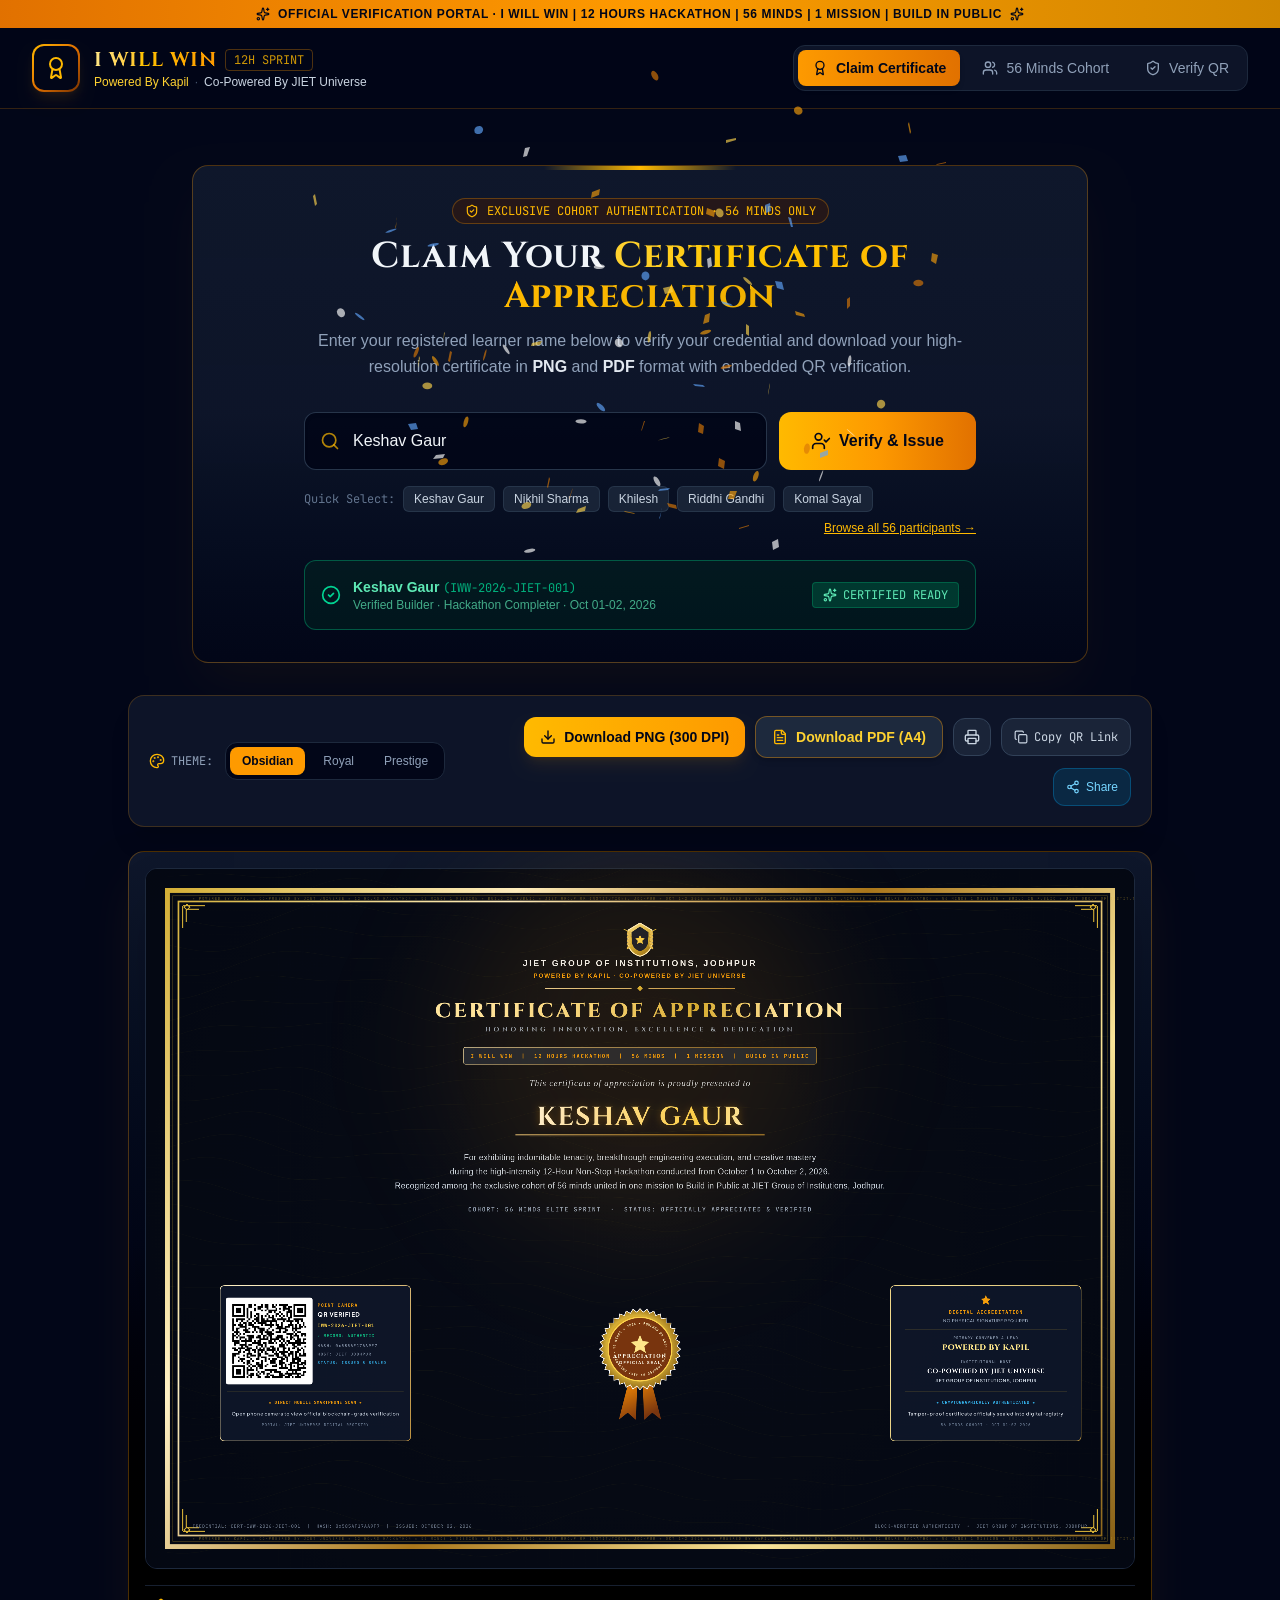
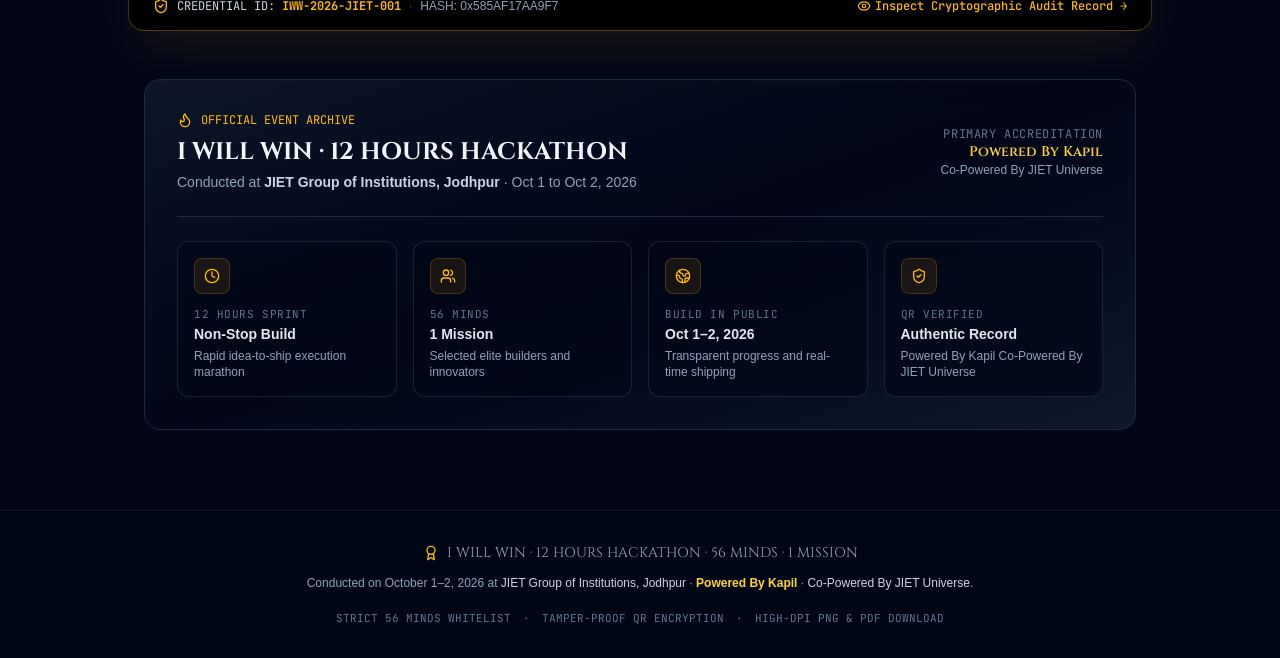
==== docs/index.html @ d3fa1bb7 "build: configure project and deployment settings - Add favicon to index.html - Configure Vite with T" ====
<!doctype html>
<html lang="en">
  <head>
    <meta charset="UTF-8" />
    <meta name="viewport" content="width=device-width, initial-scale=1.0" />
    <title>I WILL WIN - Hackathon Certificate Portal</title>
    <meta name="description" content="Official self-service elite certificate portal for the 56 Minds 1 Mission 12 Hours Hackathon at JIET Universe." />
    <meta property="og:title" content="I WILL WIN - Hackathon Certificate Portal" />
    <meta property="og:description" content="Official self-service elite certificate portal for the 56 Minds 1 Mission 12 Hours Hackathon at JIET Universe." />
    <meta property="og:type" content="website" />
    <meta name="twitter:card" content="summary_large_image" />
    <link rel="icon" type="image/svg+xml" href="data:image/svg+xml,<svg xmlns=%22http://www.w3.org/2000/svg%22 viewBox=%220 0 100 100%22><text y=%22.9em%22 font-size=%2290%22>🏆</text></svg>">
    <link rel="preconnect" href="https://fonts.googleapis.com">
    <link rel="preconnect" href="https://fonts.gstatic.com" crossorigin>
    <link href="https://fonts.googleapis.com/css2?family=Cinzel:wght@500;600;700;800;900&family=Great+Vibes&family=JetBrains+Mono:wght@400;600&family=Pinyon+Script&family=Playfair+Display:ital,wght@0,600;0,700;0,900;1,600&family=Plus+Jakarta+Sans:wght@300;400;500;600;700;800&display=swap" rel="stylesheet">
    <script type="module" crossorigin src="./assets/index-EXbNLThc.js"></script>
    <link rel="stylesheet" crossorigin href="./assets/index-LRyd5_-w.css">
  </head>
  <body class="bg-slate-950 text-slate-100 antialiased selection:bg-amber-500 selection:text-black min-h-screen">
    <div id="root"></div>
  </body>
</html>
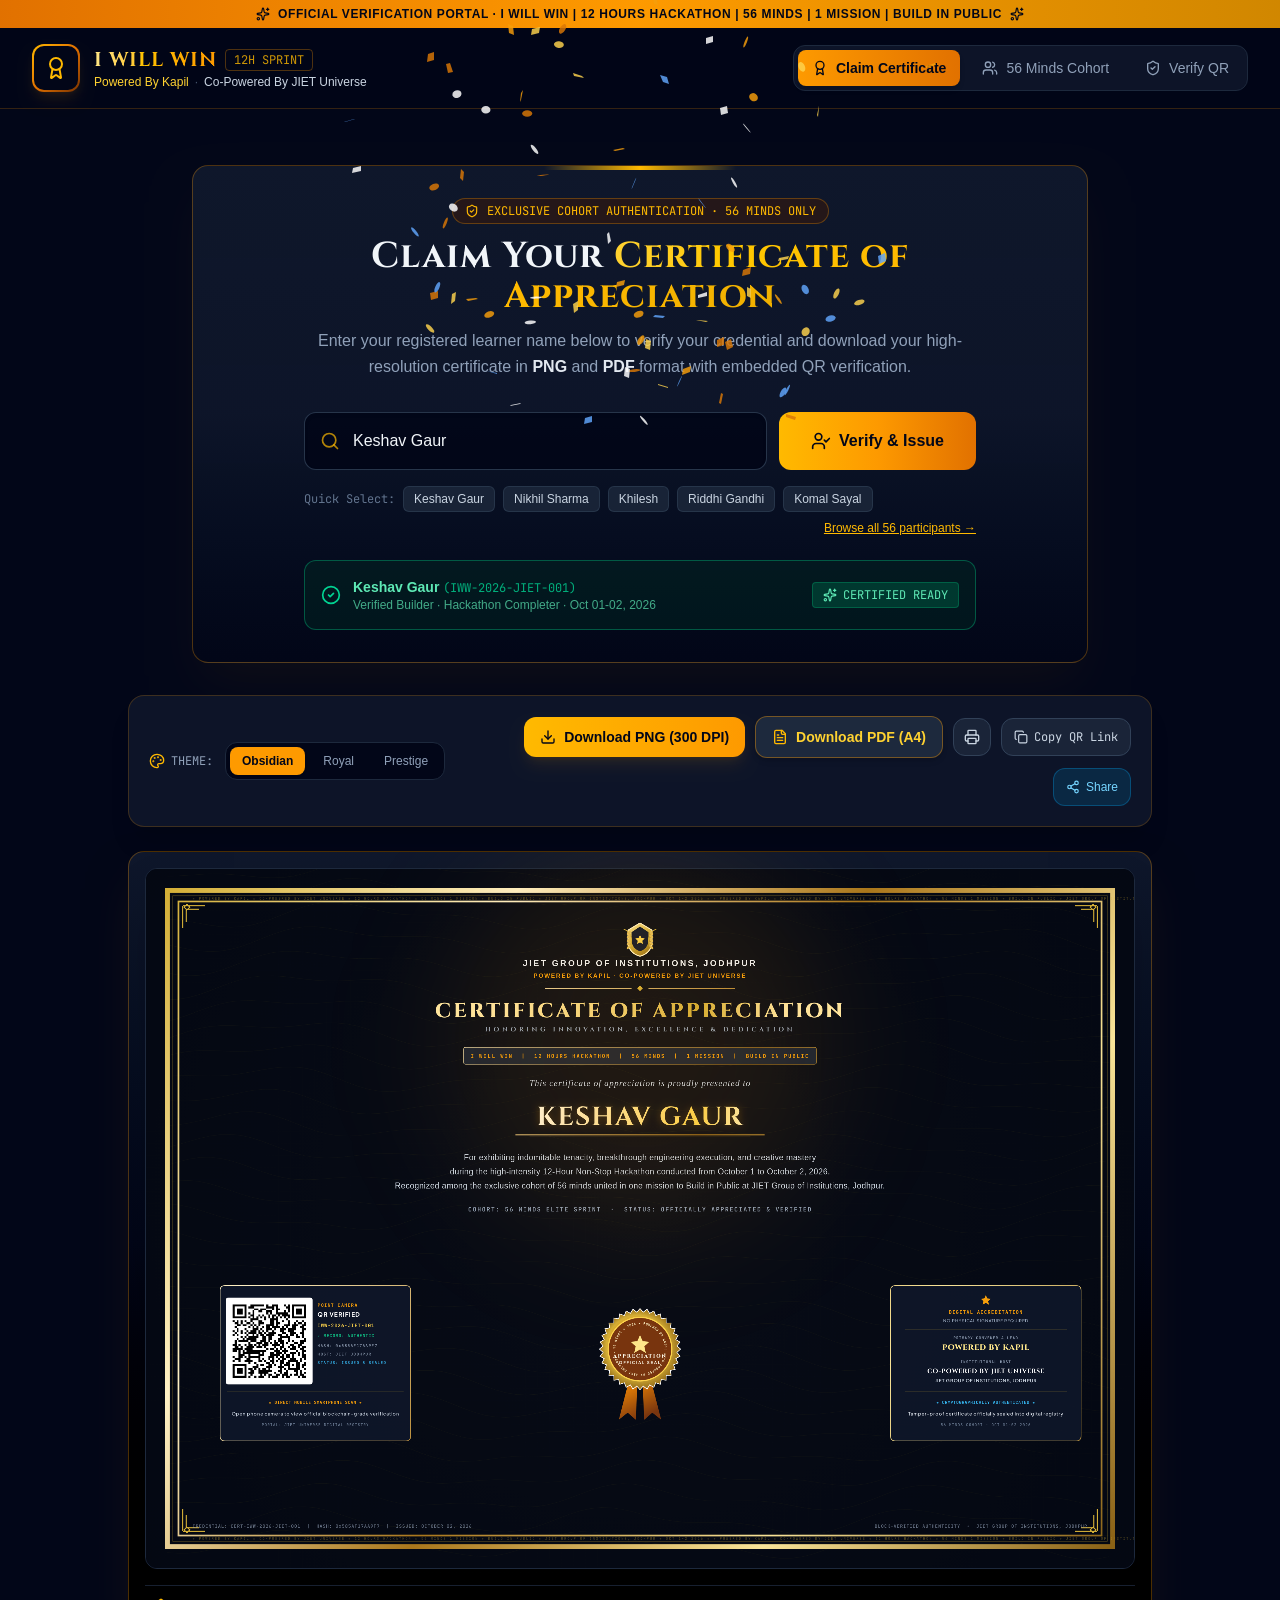
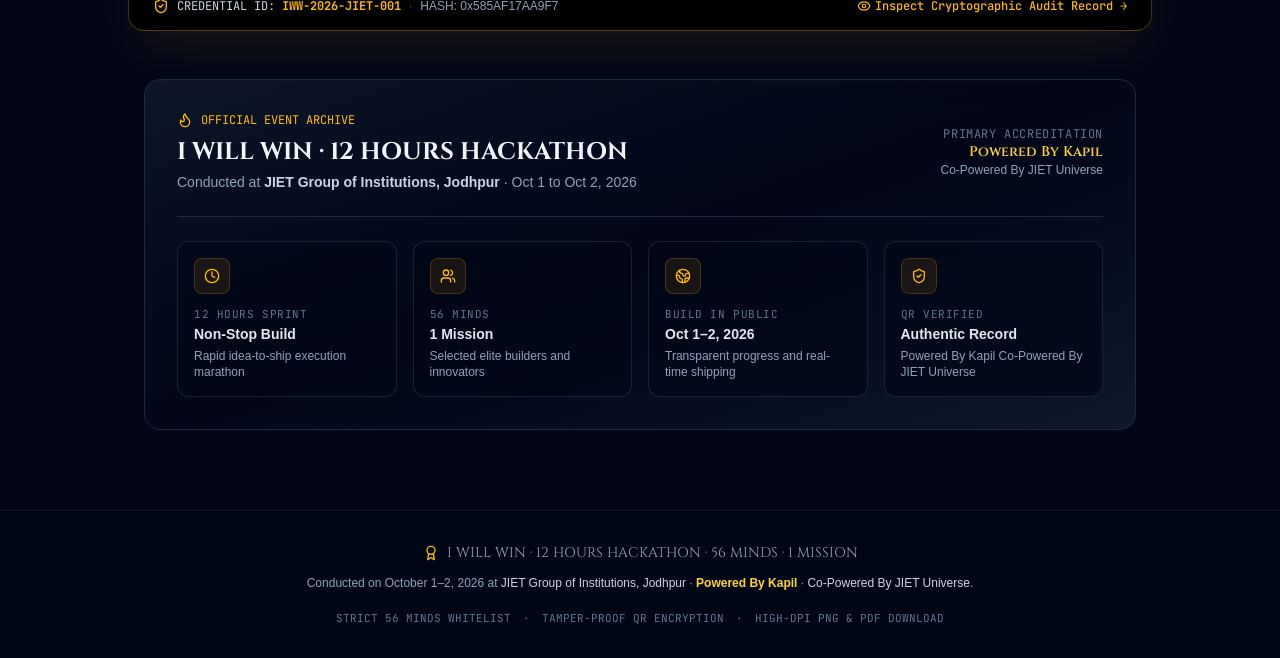
==== commit b20f029a: "feat: add support for GitHub Pages deployment Implement custom 404 redirection and enhanced URL pars" ====
--- a/docs/index.html
+++ b/docs/index.html
@@ -13,8 +13,8 @@
     <link rel="preconnect" href="https://fonts.googleapis.com">
     <link rel="preconnect" href="https://fonts.gstatic.com" crossorigin>
     <link href="https://fonts.googleapis.com/css2?family=Cinzel:wght@500;600;700;800;900&family=Great+Vibes&family=JetBrains+Mono:wght@400;600&family=Pinyon+Script&family=Playfair+Display:ital,wght@0,600;0,700;0,900;1,600&family=Plus+Jakarta+Sans:wght@300;400;500;600;700;800&display=swap" rel="stylesheet">
-    <script type="module" crossorigin src="./assets/index-EXbNLThc.js"></script>
-    <link rel="stylesheet" crossorigin href="./assets/index-LRyd5_-w.css">
+    <script type="module" crossorigin src="./assets/index-DREs5hDd.js"></script>
+    <link rel="stylesheet" crossorigin href="./assets/index-tO-VXwJX.css">
   </head>
   <body class="bg-slate-950 text-slate-100 antialiased selection:bg-amber-500 selection:text-black min-h-screen">
     <div id="root"></div>
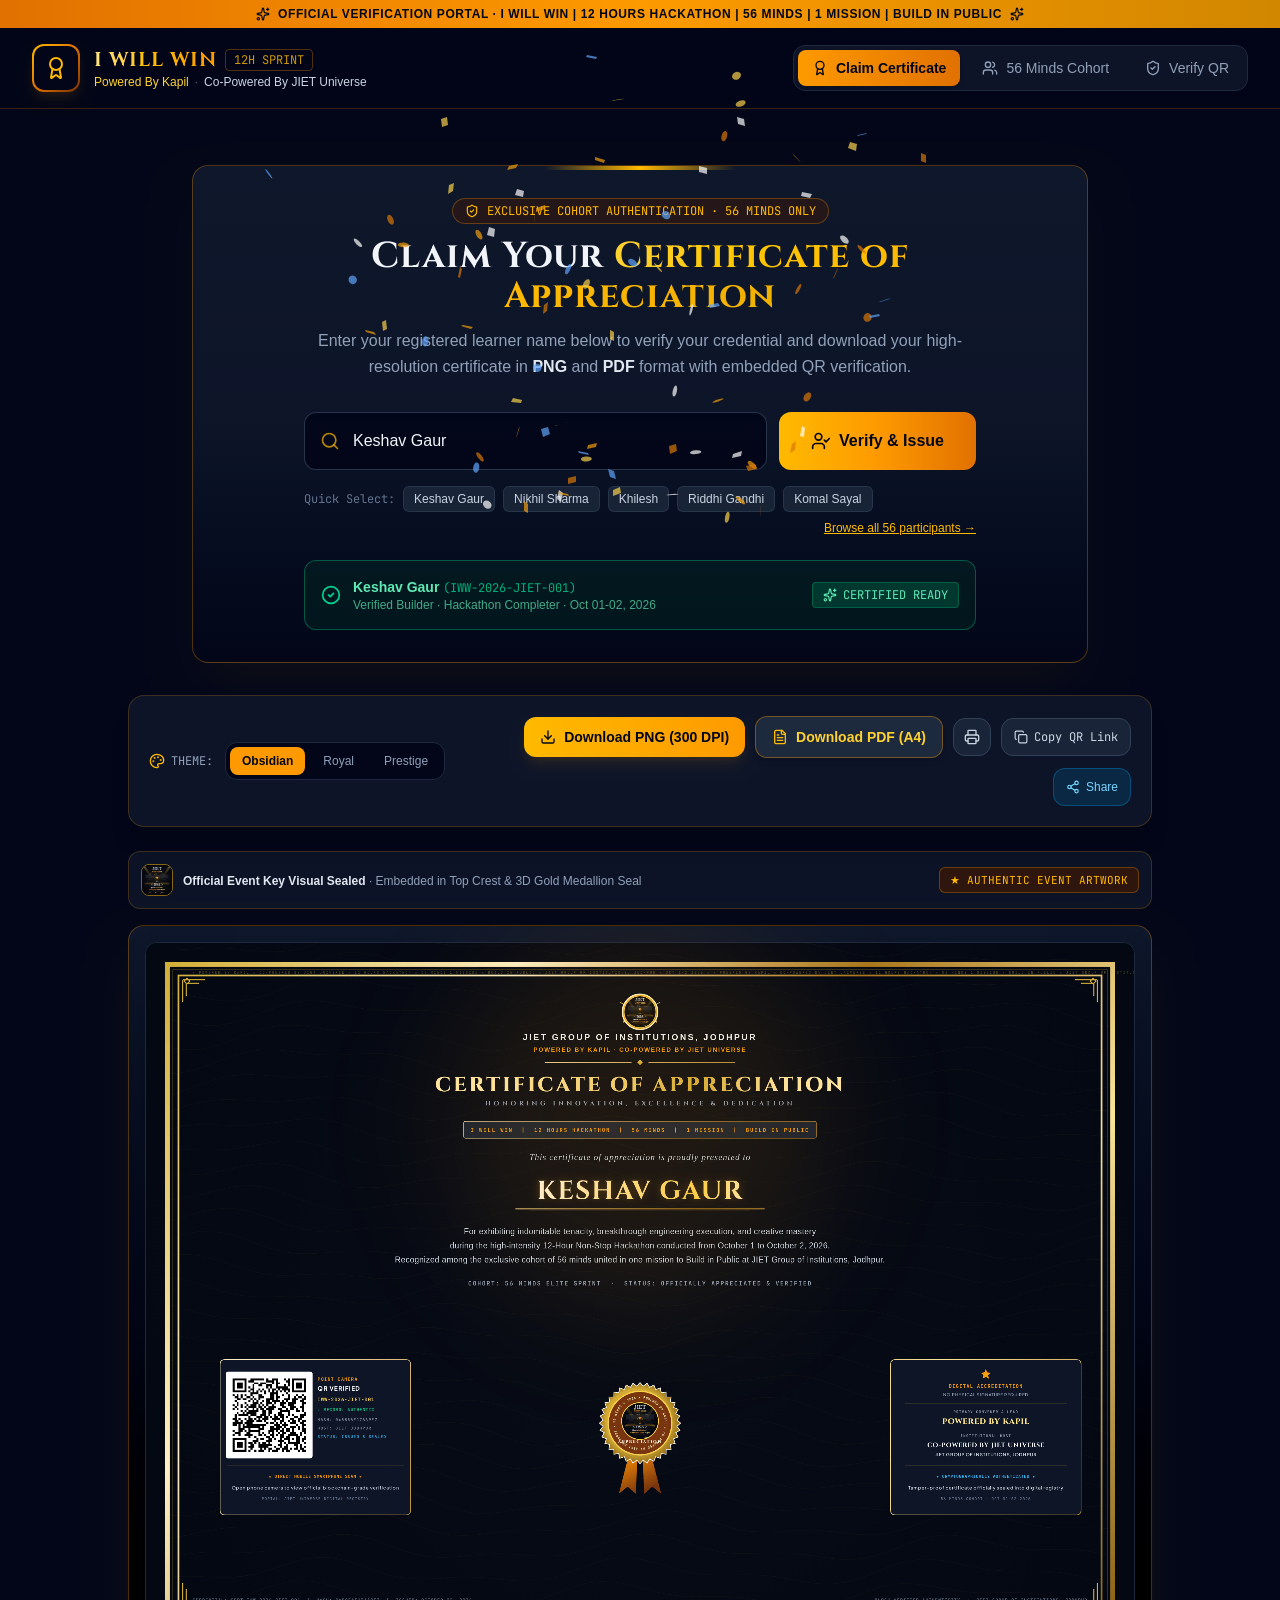
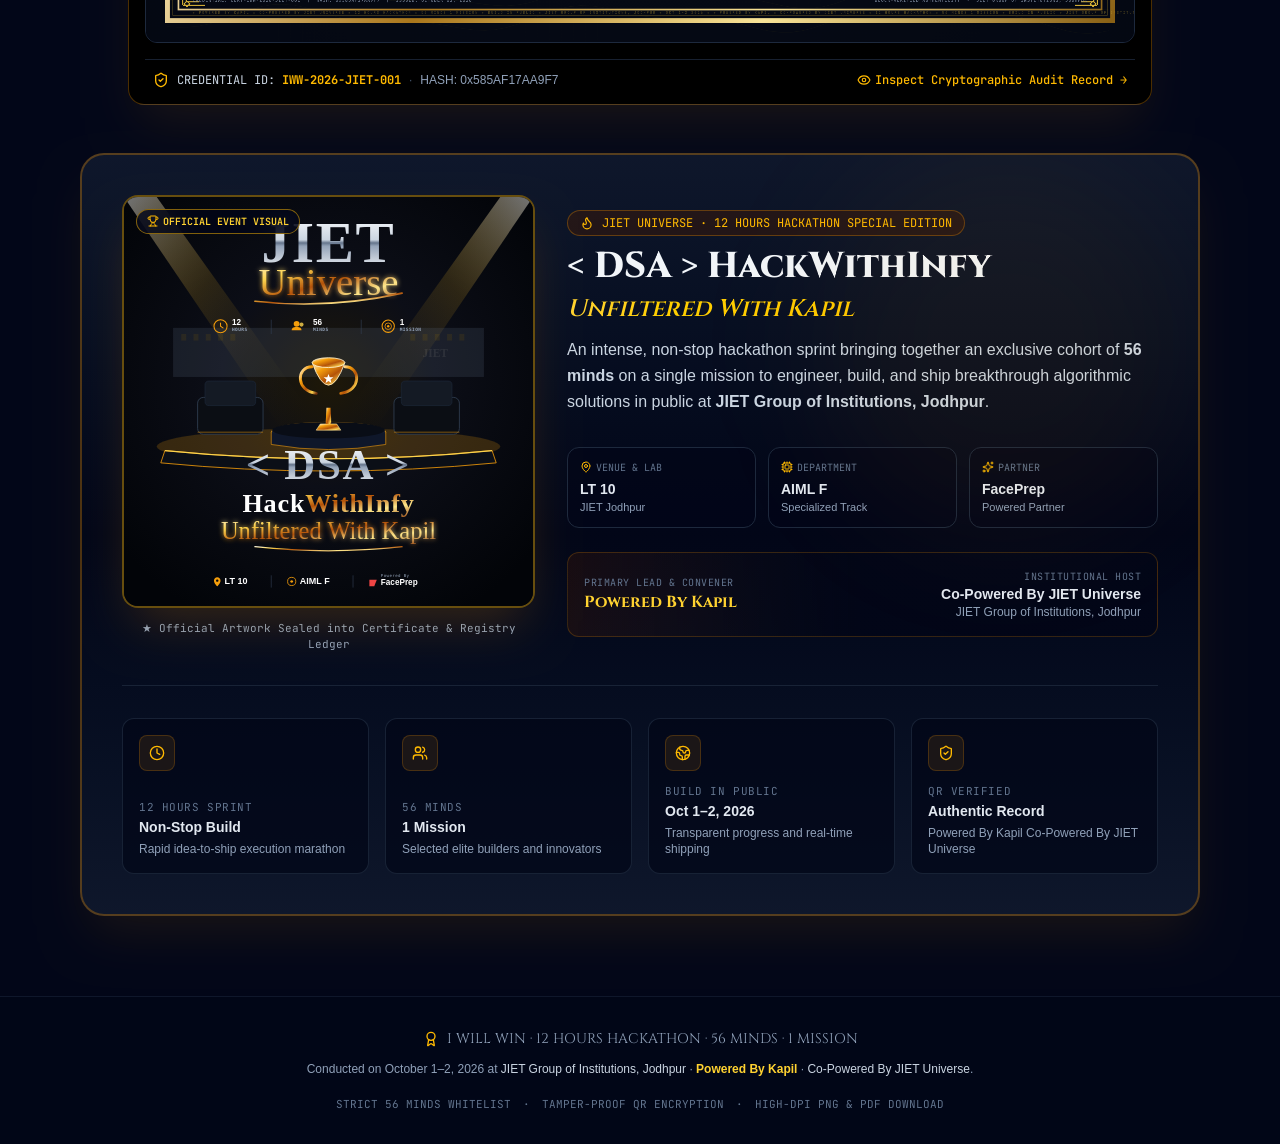
==== commit 689efcda: "feat: integrate official event visual artwork Embed the official hackathon event emblem into the cer" ====
--- a/docs/index.html
+++ b/docs/index.html
@@ -13,8 +13,8 @@
     <link rel="preconnect" href="https://fonts.googleapis.com">
     <link rel="preconnect" href="https://fonts.gstatic.com" crossorigin>
     <link href="https://fonts.googleapis.com/css2?family=Cinzel:wght@500;600;700;800;900&family=Great+Vibes&family=JetBrains+Mono:wght@400;600&family=Pinyon+Script&family=Playfair+Display:ital,wght@0,600;0,700;0,900;1,600&family=Plus+Jakarta+Sans:wght@300;400;500;600;700;800&display=swap" rel="stylesheet">
-    <script type="module" crossorigin src="./assets/index-DREs5hDd.js"></script>
-    <link rel="stylesheet" crossorigin href="./assets/index-tO-VXwJX.css">
+    <script type="module" crossorigin src="./assets/index-DiW7mZWj.js"></script>
+    <link rel="stylesheet" crossorigin href="./assets/index-B7yldJuq.css">
   </head>
   <body class="bg-slate-950 text-slate-100 antialiased selection:bg-amber-500 selection:text-black min-h-screen">
     <div id="root"></div>
